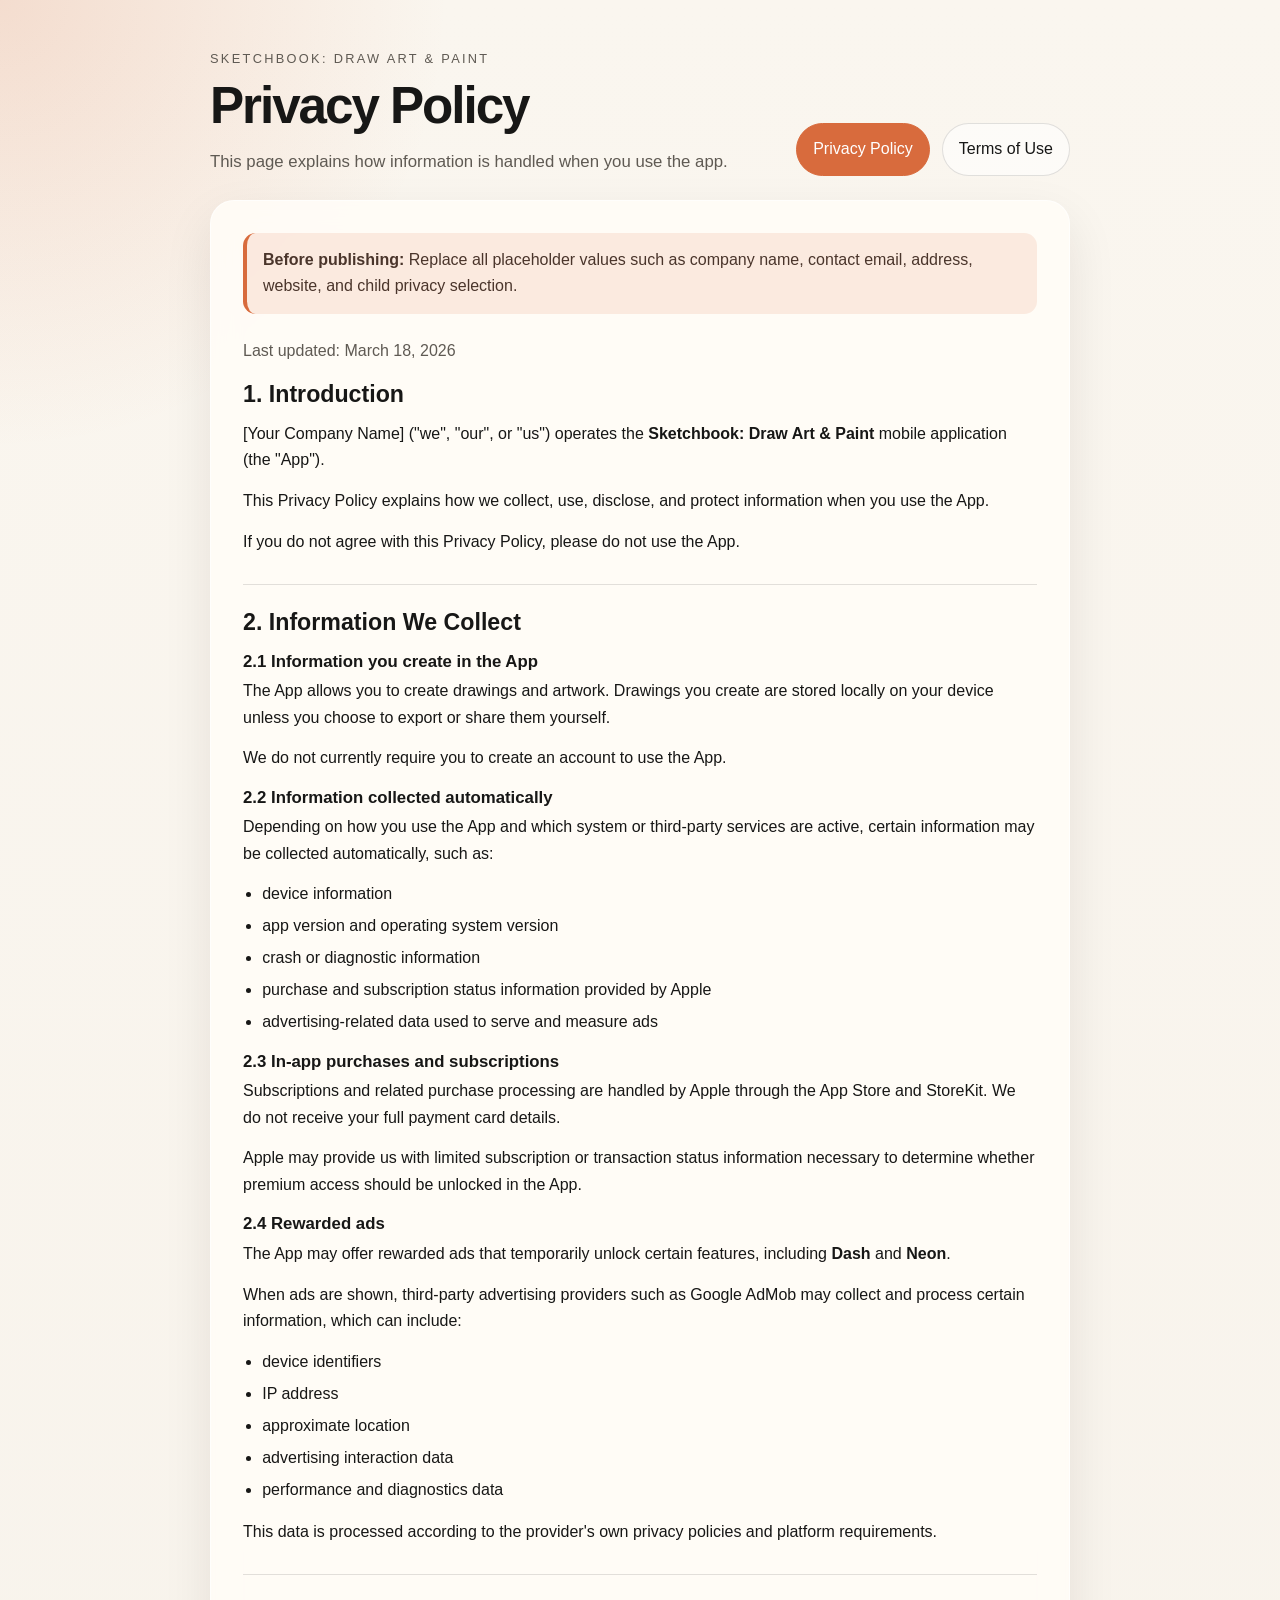
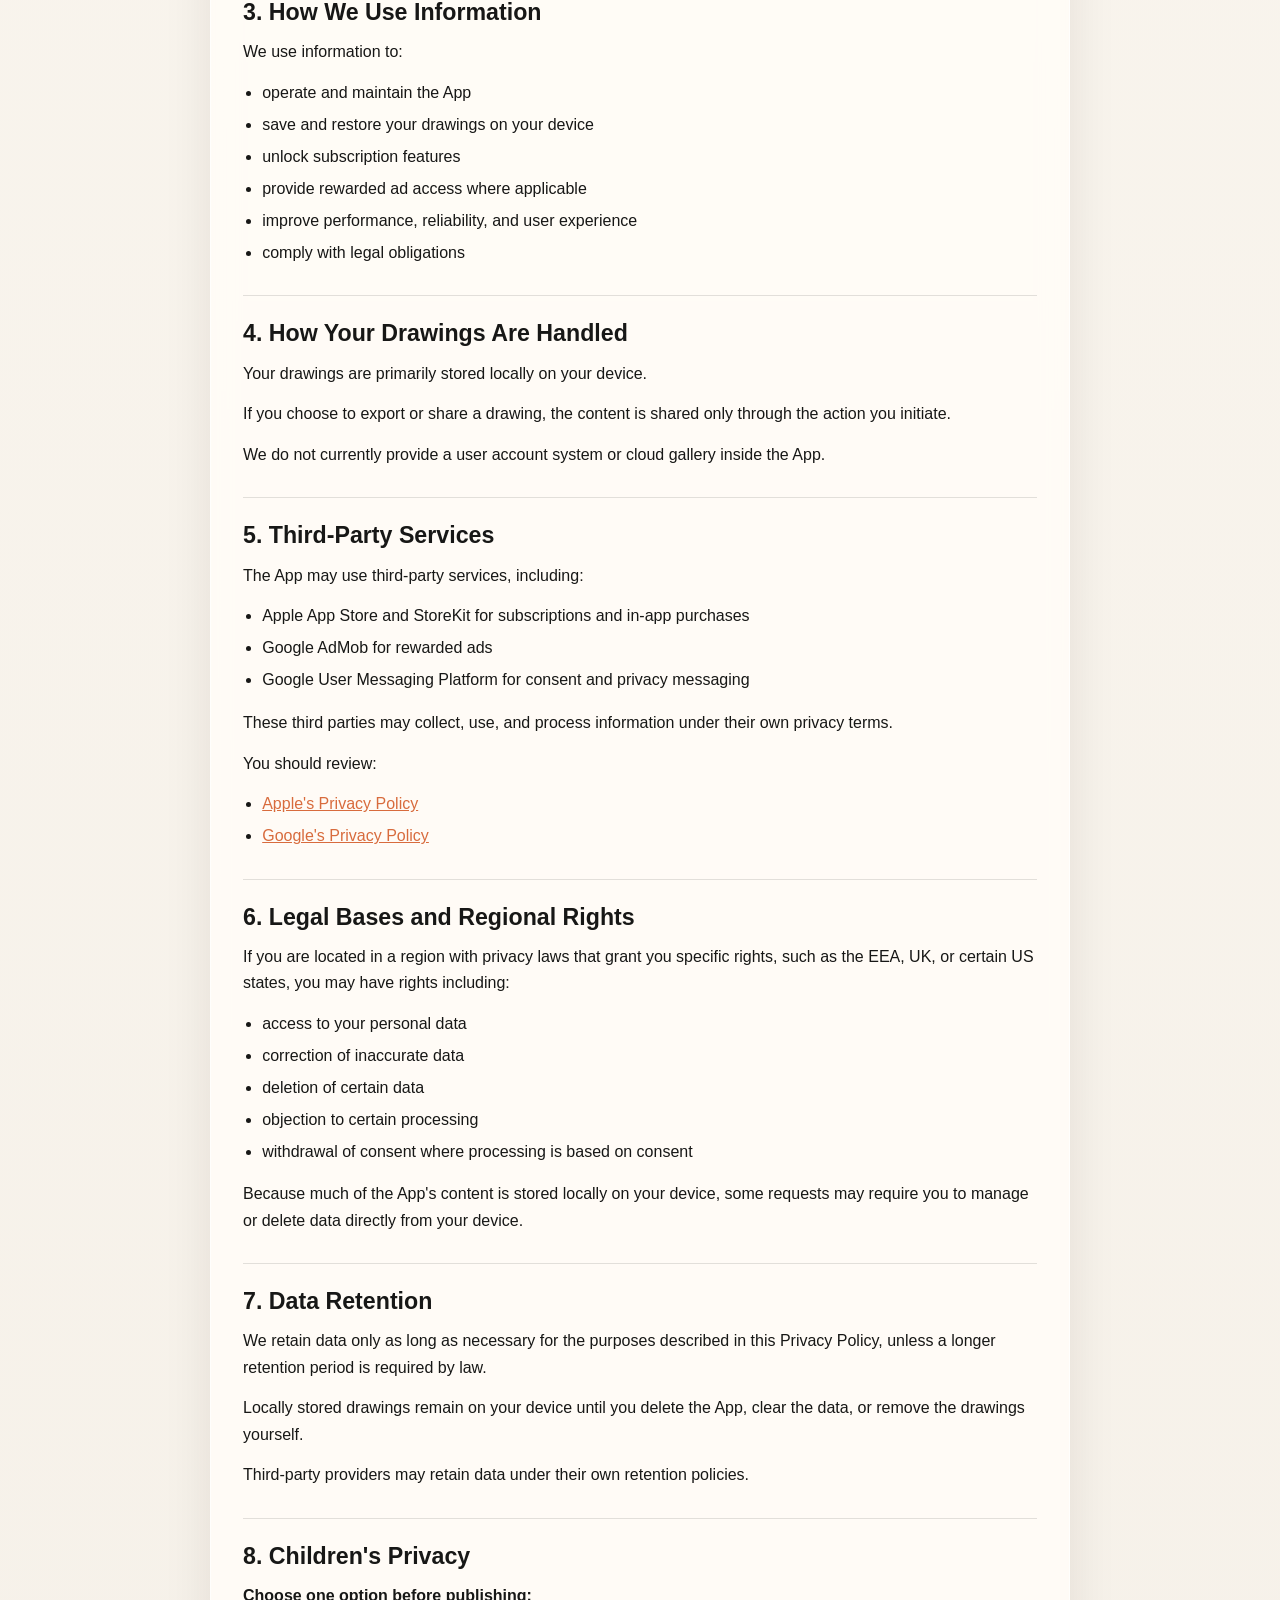
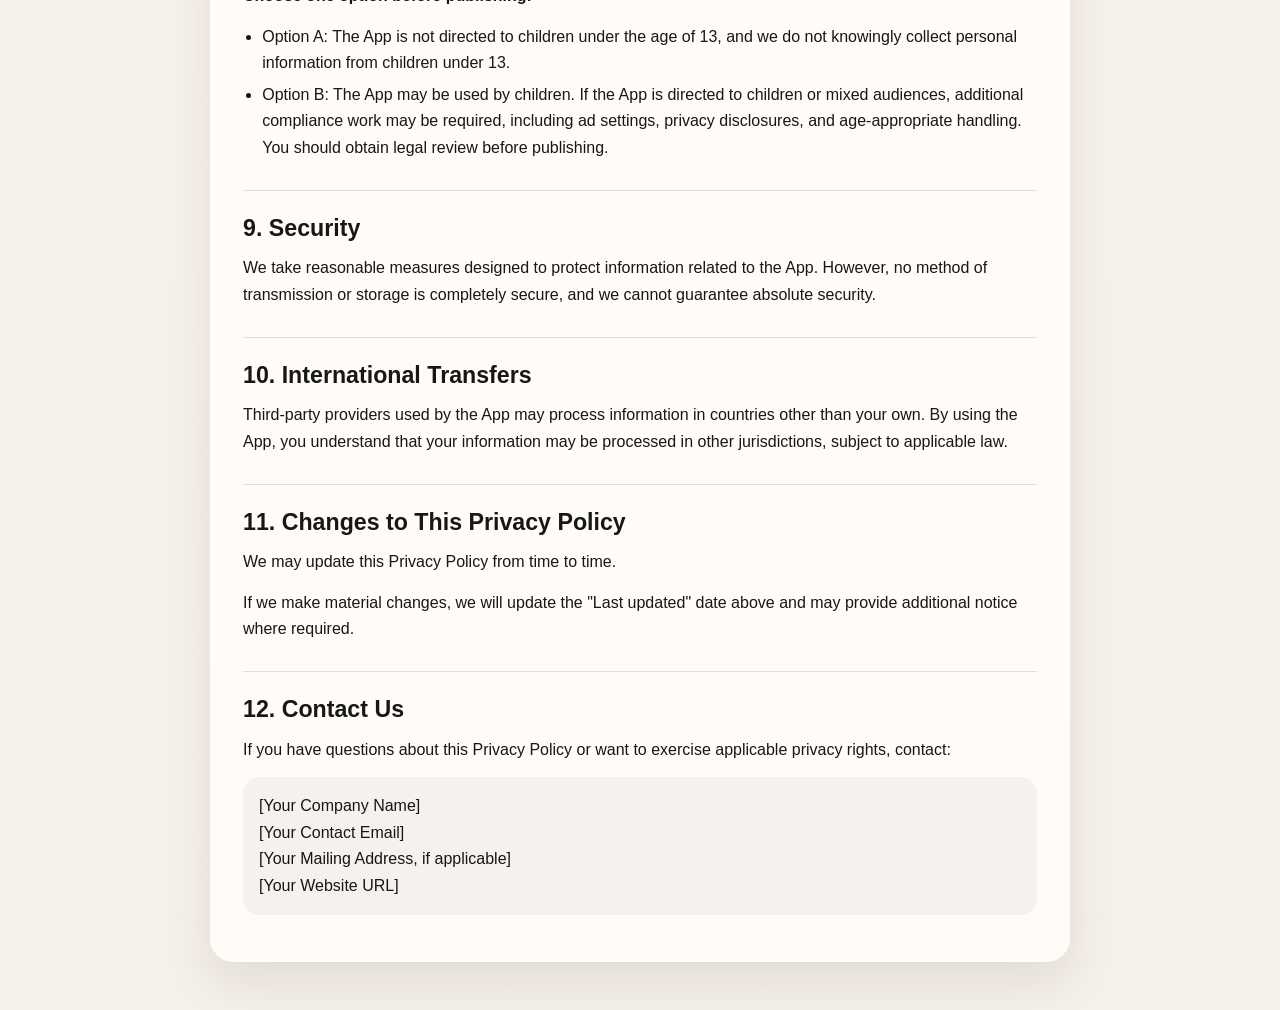
==== index.html @ fec82838 "Initial commit" ====
<!DOCTYPE html>
<html lang="en">
<head>
  <meta charset="UTF-8">
  <meta name="viewport" content="width=device-width, initial-scale=1.0">
  <title>Sketchbook: Draw Art & Paint | Privacy Policy</title>
  <meta
    name="description"
    content="Privacy Policy for Sketchbook: Draw Art & Paint."
  >
  <link rel="stylesheet" href="styles.css">
</head>
<body>
  <div class="page-shell">
    <header class="hero">
      <div class="hero-copy">
        <p class="eyebrow">Sketchbook: Draw Art & Paint</p>
        <h1>Privacy Policy</h1>
        <p class="lede">
          This page explains how information is handled when you use the app.
        </p>
      </div>
      <nav class="top-nav" aria-label="Legal pages">
        <a class="nav-link current" href="index.html">Privacy Policy</a>
        <a class="nav-link" href="terms.html">Terms of Use</a>
      </nav>
    </header>

    <main class="content-card">
      <div class="notice">
        <strong>Before publishing:</strong>
        Replace all placeholder values such as company name, contact email, address, website, and child privacy selection.
      </div>

      <section>
        <p class="meta">Last updated: March 18, 2026</p>
        <h2>1. Introduction</h2>
        <p>
          [Your Company Name] ("we", "our", or "us") operates the
          <strong>Sketchbook: Draw Art &amp; Paint</strong> mobile application
          (the "App").
        </p>
        <p>
          This Privacy Policy explains how we collect, use, disclose, and
          protect information when you use the App.
        </p>
        <p>
          If you do not agree with this Privacy Policy, please do not use the
          App.
        </p>
      </section>

      <section>
        <h2>2. Information We Collect</h2>

        <h3>2.1 Information you create in the App</h3>
        <p>
          The App allows you to create drawings and artwork. Drawings you create
          are stored locally on your device unless you choose to export or share
          them yourself.
        </p>
        <p>
          We do not currently require you to create an account to use the App.
        </p>

        <h3>2.2 Information collected automatically</h3>
        <p>
          Depending on how you use the App and which system or third-party
          services are active, certain information may be collected
          automatically, such as:
        </p>
        <ul>
          <li>device information</li>
          <li>app version and operating system version</li>
          <li>crash or diagnostic information</li>
          <li>purchase and subscription status information provided by Apple</li>
          <li>advertising-related data used to serve and measure ads</li>
        </ul>

        <h3>2.3 In-app purchases and subscriptions</h3>
        <p>
          Subscriptions and related purchase processing are handled by Apple
          through the App Store and StoreKit. We do not receive your full
          payment card details.
        </p>
        <p>
          Apple may provide us with limited subscription or transaction status
          information necessary to determine whether premium access should be
          unlocked in the App.
        </p>

        <h3>2.4 Rewarded ads</h3>
        <p>
          The App may offer rewarded ads that temporarily unlock certain
          features, including <strong>Dash</strong> and <strong>Neon</strong>.
        </p>
        <p>
          When ads are shown, third-party advertising providers such as Google
          AdMob may collect and process certain information, which can include:
        </p>
        <ul>
          <li>device identifiers</li>
          <li>IP address</li>
          <li>approximate location</li>
          <li>advertising interaction data</li>
          <li>performance and diagnostics data</li>
        </ul>
        <p>
          This data is processed according to the provider's own privacy
          policies and platform requirements.
        </p>
      </section>

      <section>
        <h2>3. How We Use Information</h2>
        <p>We use information to:</p>
        <ul>
          <li>operate and maintain the App</li>
          <li>save and restore your drawings on your device</li>
          <li>unlock subscription features</li>
          <li>provide rewarded ad access where applicable</li>
          <li>improve performance, reliability, and user experience</li>
          <li>comply with legal obligations</li>
        </ul>
      </section>

      <section>
        <h2>4. How Your Drawings Are Handled</h2>
        <p>
          Your drawings are primarily stored locally on your device.
        </p>
        <p>
          If you choose to export or share a drawing, the content is shared only
          through the action you initiate.
        </p>
        <p>
          We do not currently provide a user account system or cloud gallery
          inside the App.
        </p>
      </section>

      <section>
        <h2>5. Third-Party Services</h2>
        <p>The App may use third-party services, including:</p>
        <ul>
          <li>Apple App Store and StoreKit for subscriptions and in-app purchases</li>
          <li>Google AdMob for rewarded ads</li>
          <li>Google User Messaging Platform for consent and privacy messaging</li>
        </ul>
        <p>
          These third parties may collect, use, and process information under
          their own privacy terms.
        </p>
        <p>You should review:</p>
        <ul>
          <li><a href="https://www.apple.com/legal/privacy/">Apple's Privacy Policy</a></li>
          <li><a href="https://policies.google.com/privacy">Google's Privacy Policy</a></li>
        </ul>
      </section>

      <section>
        <h2>6. Legal Bases and Regional Rights</h2>
        <p>
          If you are located in a region with privacy laws that grant you
          specific rights, such as the EEA, UK, or certain US states, you may
          have rights including:
        </p>
        <ul>
          <li>access to your personal data</li>
          <li>correction of inaccurate data</li>
          <li>deletion of certain data</li>
          <li>objection to certain processing</li>
          <li>withdrawal of consent where processing is based on consent</li>
        </ul>
        <p>
          Because much of the App's content is stored locally on your device,
          some requests may require you to manage or delete data directly from
          your device.
        </p>
      </section>

      <section>
        <h2>7. Data Retention</h2>
        <p>
          We retain data only as long as necessary for the purposes described in
          this Privacy Policy, unless a longer retention period is required by
          law.
        </p>
        <p>
          Locally stored drawings remain on your device until you delete the
          App, clear the data, or remove the drawings yourself.
        </p>
        <p>
          Third-party providers may retain data under their own retention
          policies.
        </p>
      </section>

      <section>
        <h2>8. Children's Privacy</h2>
        <p>
          <strong>Choose one option before publishing:</strong>
        </p>
        <ul>
          <li>
            Option A: The App is not directed to children under the age of 13,
            and we do not knowingly collect personal information from children
            under 13.
          </li>
          <li>
            Option B: The App may be used by children. If the App is directed
            to children or mixed audiences, additional compliance work may be
            required, including ad settings, privacy disclosures, and
            age-appropriate handling. You should obtain legal review before
            publishing.
          </li>
        </ul>
      </section>

      <section>
        <h2>9. Security</h2>
        <p>
          We take reasonable measures designed to protect information related to
          the App. However, no method of transmission or storage is completely
          secure, and we cannot guarantee absolute security.
        </p>
      </section>

      <section>
        <h2>10. International Transfers</h2>
        <p>
          Third-party providers used by the App may process information in
          countries other than your own. By using the App, you understand that
          your information may be processed in other jurisdictions, subject to
          applicable law.
        </p>
      </section>

      <section>
        <h2>11. Changes to This Privacy Policy</h2>
        <p>
          We may update this Privacy Policy from time to time.
        </p>
        <p>
          If we make material changes, we will update the "Last updated" date
          above and may provide additional notice where required.
        </p>
      </section>

      <section>
        <h2>12. Contact Us</h2>
        <p>
          If you have questions about this Privacy Policy or want to exercise
          applicable privacy rights, contact:
        </p>
        <p class="contact-block">
          [Your Company Name]<br>
          [Your Contact Email]<br>
          [Your Mailing Address, if applicable]<br>
          [Your Website URL]
        </p>
      </section>
    </main>
  </div>
</body>
</html>
---- styles.css ----
:root {
  --background: #f5f0e8;
  --paper: rgba(255, 252, 247, 0.92);
  --ink: #171716;
  --muted: #5f5a53;
  --line: rgba(23, 23, 22, 0.12);
  --accent: #d86b3d;
  --accent-soft: rgba(216, 107, 61, 0.12);
  --shadow: rgba(30, 18, 12, 0.09);
  --max-width: 860px;
}

* {
  box-sizing: border-box;
}

html {
  scroll-behavior: smooth;
}

body {
  margin: 0;
  font-family: "Avenir Next", "Segoe UI", sans-serif;
  color: var(--ink);
  background:
    radial-gradient(circle at top left, rgba(216, 107, 61, 0.18), transparent 28rem),
    linear-gradient(180deg, #faf6ef 0%, var(--background) 100%);
  line-height: 1.65;
}

a {
  color: var(--accent);
}

.page-shell {
  min-height: 100vh;
  padding: 2rem 1.25rem 3rem;
}

.hero,
.content-card {
  width: min(100%, var(--max-width));
  margin: 0 auto;
}

.hero {
  display: grid;
  gap: 1rem;
  align-items: end;
  margin-bottom: 1.5rem;
}

.eyebrow {
  margin: 0 0 0.5rem;
  font-size: 0.8rem;
  letter-spacing: 0.18em;
  text-transform: uppercase;
  color: var(--muted);
}

h1,
h2,
h3 {
  line-height: 1.15;
}

h1 {
  margin: 0;
  font-size: clamp(2.4rem, 4vw, 4.4rem);
  letter-spacing: -0.04em;
}

.lede {
  max-width: 42rem;
  margin: 0.75rem 0 0;
  font-size: 1.05rem;
  color: var(--muted);
}

.top-nav {
  display: flex;
  flex-wrap: wrap;
  gap: 0.75rem;
}

.nav-link {
  display: inline-flex;
  align-items: center;
  justify-content: center;
  min-height: 2.75rem;
  padding: 0.75rem 1rem;
  border: 1px solid var(--line);
  border-radius: 999px;
  background: rgba(255, 255, 255, 0.55);
  color: var(--ink);
  text-decoration: none;
  transition: transform 140ms ease, background-color 140ms ease, border-color 140ms ease;
}

.nav-link:hover {
  transform: translateY(-1px);
  border-color: rgba(216, 107, 61, 0.32);
}

.nav-link.current {
  background: var(--accent);
  border-color: var(--accent);
  color: white;
}

.content-card {
  padding: 1.4rem;
  background: var(--paper);
  border: 1px solid rgba(255, 255, 255, 0.65);
  border-radius: 1.5rem;
  box-shadow: 0 20px 50px var(--shadow);
  backdrop-filter: blur(14px);
}

.notice {
  margin-bottom: 1.5rem;
  padding: 0.9rem 1rem;
  border-left: 4px solid var(--accent);
  border-radius: 0.8rem;
  background: var(--accent-soft);
  color: #4a352b;
}

.meta {
  margin-top: 0;
  margin-bottom: 1rem;
  color: var(--muted);
}

section + section {
  margin-top: 1.8rem;
  padding-top: 1.5rem;
  border-top: 1px solid var(--line);
}

h2 {
  margin: 0 0 0.85rem;
  font-size: 1.45rem;
}

h3 {
  margin: 1rem 0 0.45rem;
  font-size: 1.05rem;
}

p {
  margin: 0 0 0.9rem;
}

ul {
  margin: 0.5rem 0 1rem;
  padding-left: 1.2rem;
}

li + li {
  margin-top: 0.35rem;
}

.contact-block {
  padding: 1rem;
  border-radius: 1rem;
  background: rgba(23, 23, 22, 0.04);
}

@media (min-width: 760px) {
  .page-shell {
    padding-top: 3rem;
  }

  .hero {
    grid-template-columns: minmax(0, 1fr) auto;
    gap: 1.5rem;
  }

  .content-card {
    padding: 2rem;
  }
}
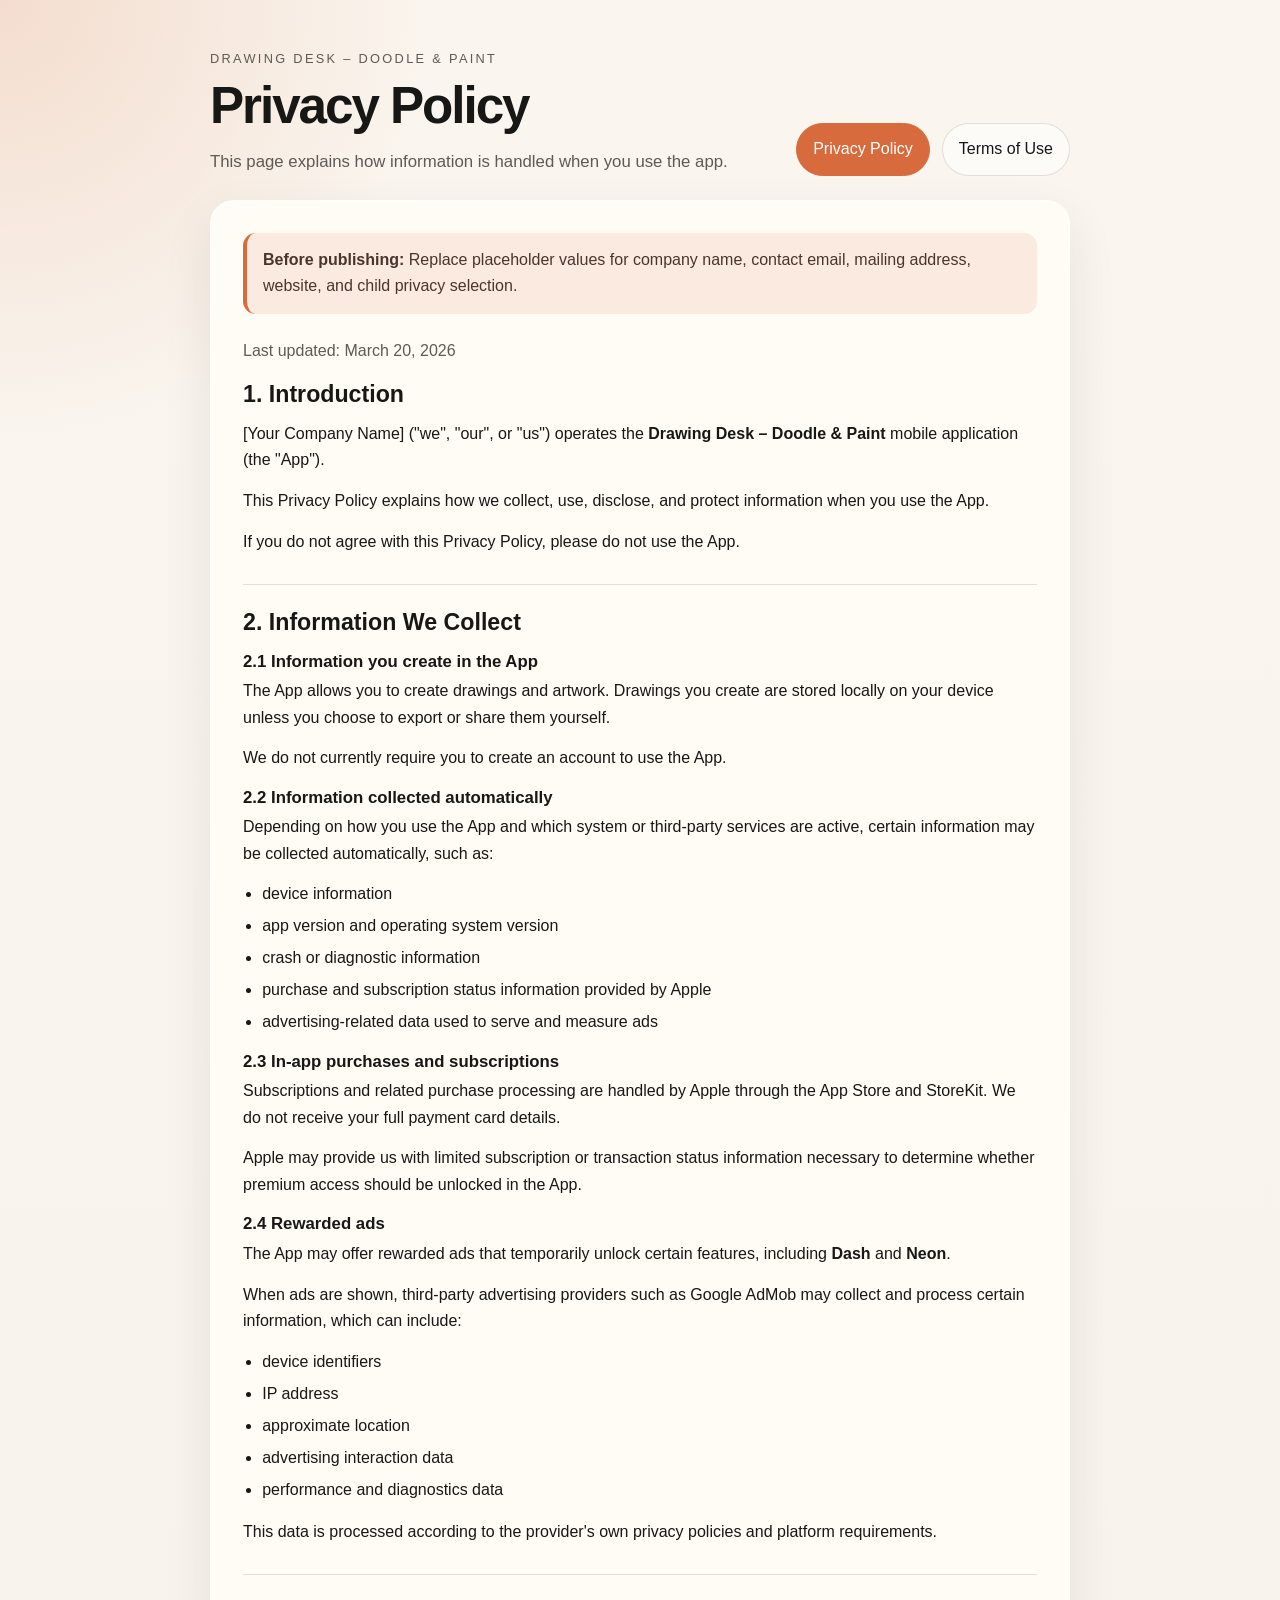
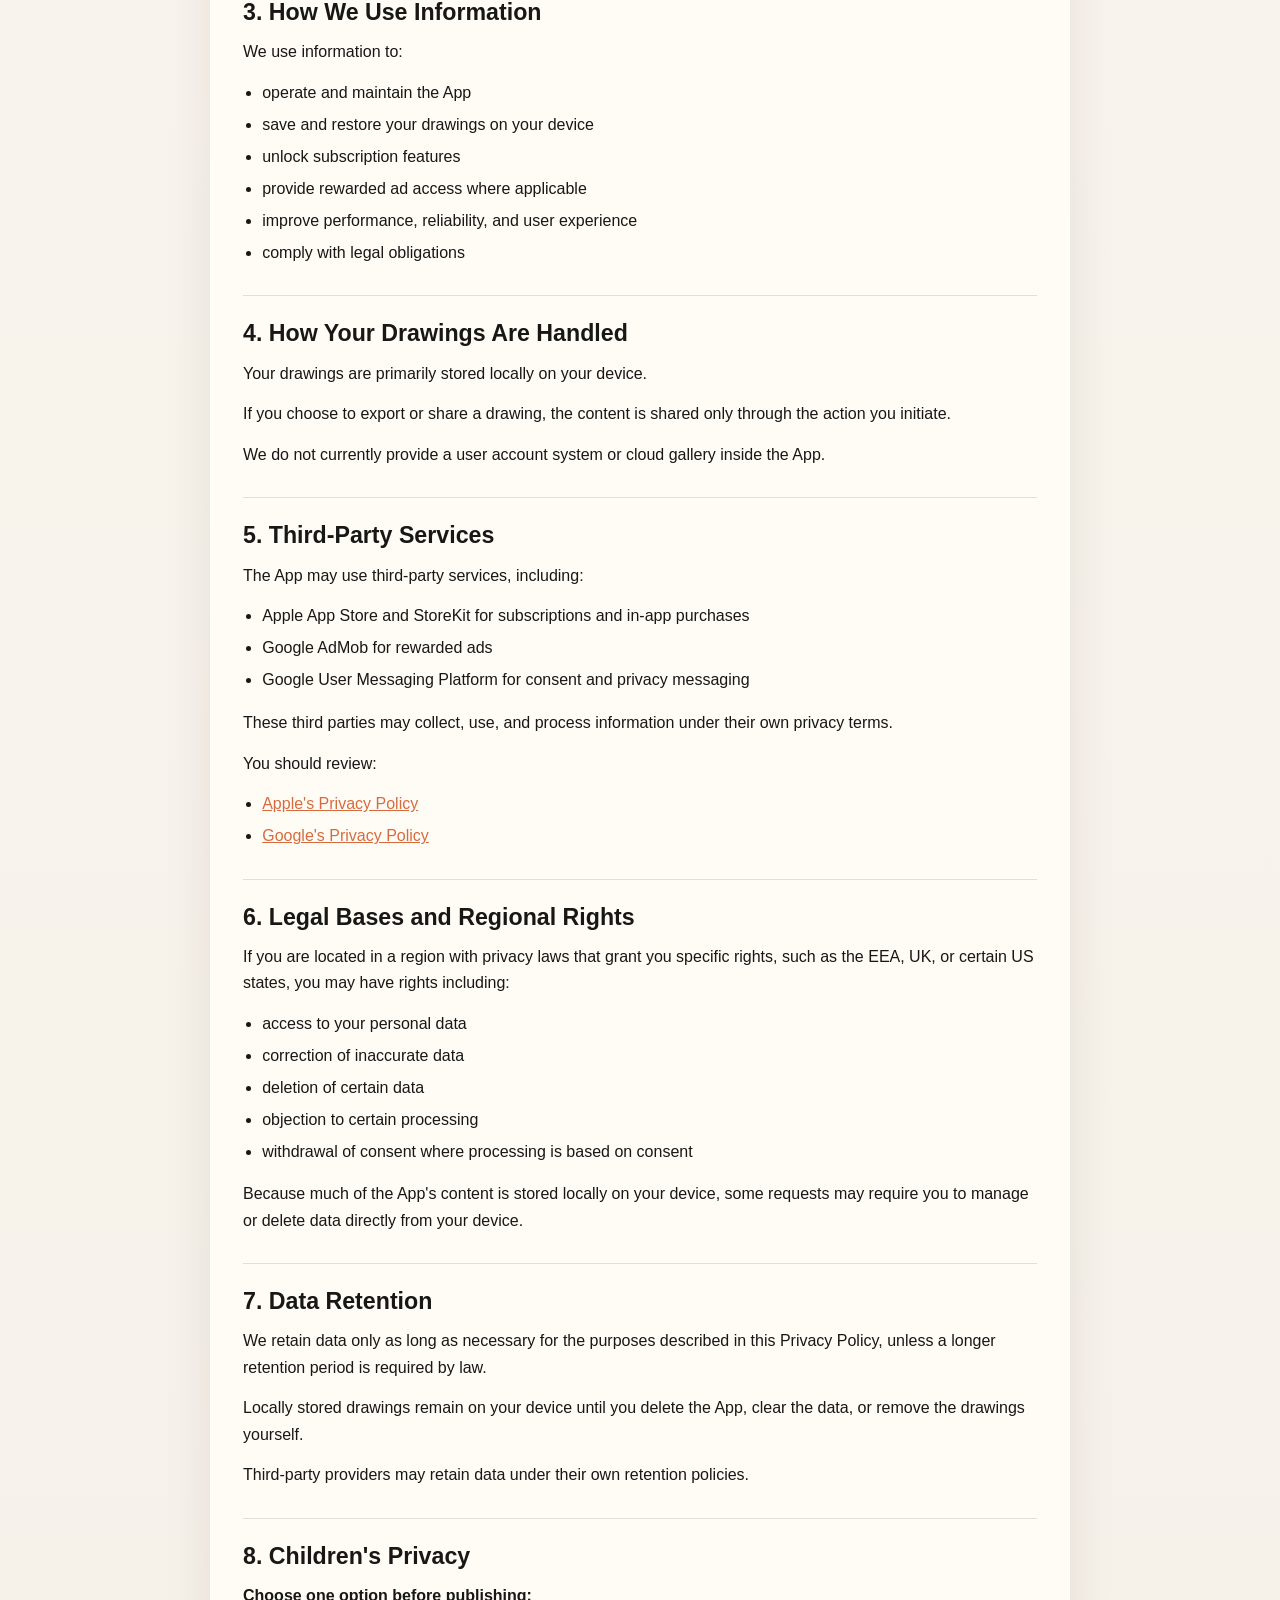
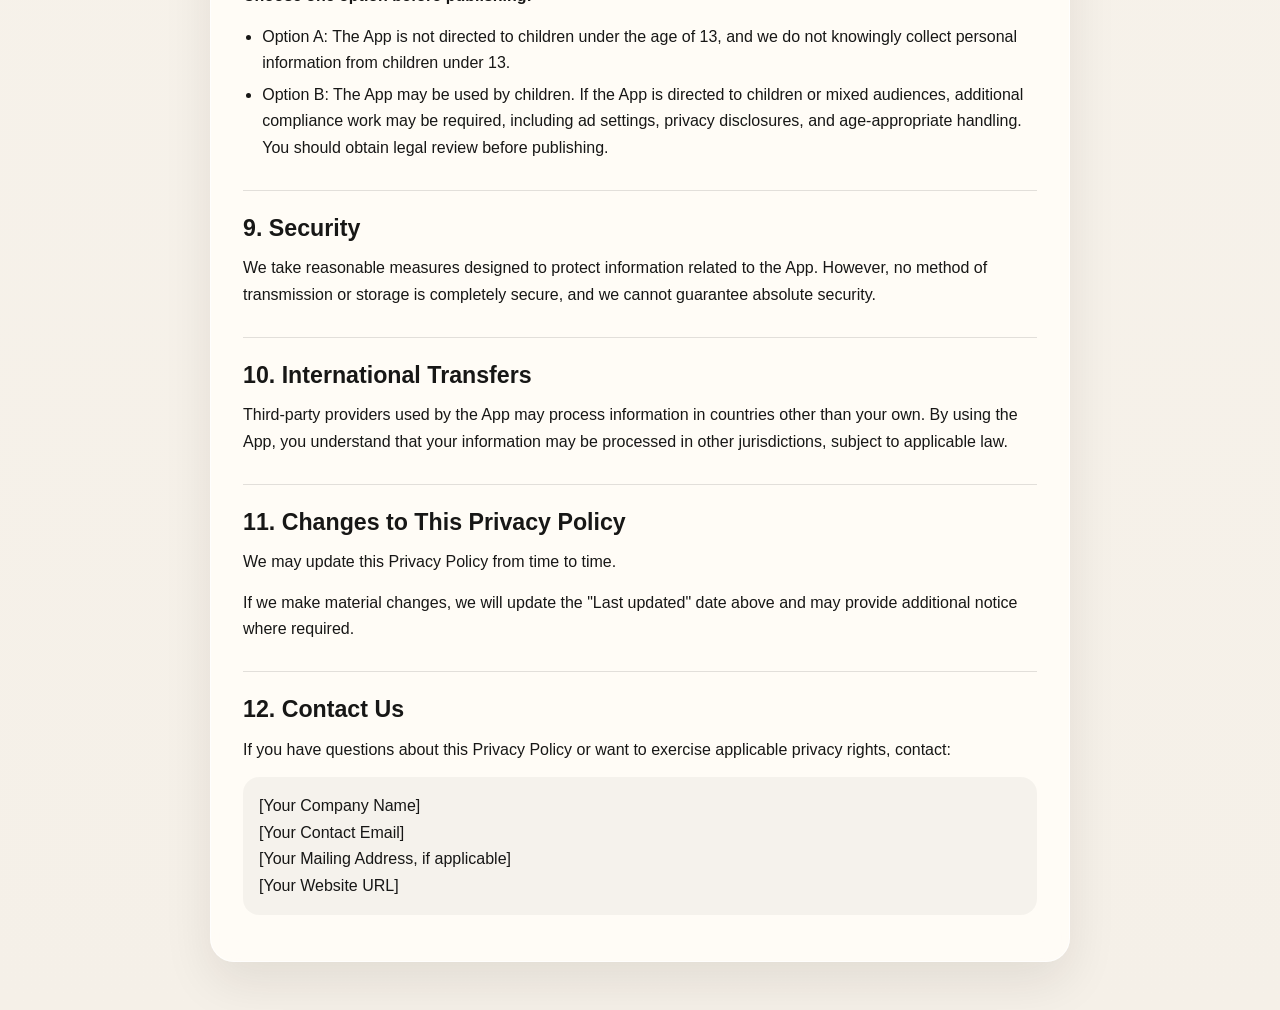
==== commit 679be93b: "Added index.html file" ====
--- a/index.html
+++ b/index.html
@@ -3,22 +3,17 @@
 <head>
   <meta charset="UTF-8">
   <meta name="viewport" content="width=device-width, initial-scale=1.0">
-  <title>Sketchbook: Draw Art & Paint | Privacy Policy</title>
-  <meta
-    name="description"
-    content="Privacy Policy for Sketchbook: Draw Art & Paint."
-  >
-  <link rel="stylesheet" href="styles.css">
+  <title>Drawing Desk – Doodle & Paint | Privacy Policy</title>
+  <meta name="description" content="Privacy Policy for Drawing Desk – Doodle & Paint.">
+  <link rel="stylesheet" href="legal-styles.css">
 </head>
 <body>
   <div class="page-shell">
     <header class="hero">
       <div class="hero-copy">
-        <p class="eyebrow">Sketchbook: Draw Art & Paint</p>
+        <p class="eyebrow">Drawing Desk – Doodle &amp; Paint</p>
         <h1>Privacy Policy</h1>
-        <p class="lede">
-          This page explains how information is handled when you use the app.
-        </p>
+        <p class="lede">This page explains how information is handled when you use the app.</p>
       </div>
       <nav class="top-nav" aria-label="Legal pages">
         <a class="nav-link current" href="index.html">Privacy Policy</a>
@@ -29,46 +24,26 @@
     <main class="content-card">
       <div class="notice">
         <strong>Before publishing:</strong>
-        Replace all placeholder values such as company name, contact email, address, website, and child privacy selection.
+        Replace placeholder values for company name, contact email, mailing address, website, and child privacy selection.
       </div>
 
       <section>
-        <p class="meta">Last updated: March 18, 2026</p>
+        <p class="meta">Last updated: March 20, 2026</p>
         <h2>1. Introduction</h2>
-        <p>
-          [Your Company Name] ("we", "our", or "us") operates the
-          <strong>Sketchbook: Draw Art &amp; Paint</strong> mobile application
-          (the "App").
-        </p>
-        <p>
-          This Privacy Policy explains how we collect, use, disclose, and
-          protect information when you use the App.
-        </p>
-        <p>
-          If you do not agree with this Privacy Policy, please do not use the
-          App.
-        </p>
+        <p>[Your Company Name] ("we", "our", or "us") operates the <strong>Drawing Desk – Doodle &amp; Paint</strong> mobile application (the "App").</p>
+        <p>This Privacy Policy explains how we collect, use, disclose, and protect information when you use the App.</p>
+        <p>If you do not agree with this Privacy Policy, please do not use the App.</p>
       </section>
 
       <section>
         <h2>2. Information We Collect</h2>
 
         <h3>2.1 Information you create in the App</h3>
-        <p>
-          The App allows you to create drawings and artwork. Drawings you create
-          are stored locally on your device unless you choose to export or share
-          them yourself.
-        </p>
-        <p>
-          We do not currently require you to create an account to use the App.
-        </p>
+        <p>The App allows you to create drawings and artwork. Drawings you create are stored locally on your device unless you choose to export or share them yourself.</p>
+        <p>We do not currently require you to create an account to use the App.</p>
 
         <h3>2.2 Information collected automatically</h3>
-        <p>
-          Depending on how you use the App and which system or third-party
-          services are active, certain information may be collected
-          automatically, such as:
-        </p>
+        <p>Depending on how you use the App and which system or third-party services are active, certain information may be collected automatically, such as:</p>
         <ul>
           <li>device information</li>
           <li>app version and operating system version</li>
@@ -78,26 +53,12 @@
         </ul>
 
         <h3>2.3 In-app purchases and subscriptions</h3>
-        <p>
-          Subscriptions and related purchase processing are handled by Apple
-          through the App Store and StoreKit. We do not receive your full
-          payment card details.
-        </p>
-        <p>
-          Apple may provide us with limited subscription or transaction status
-          information necessary to determine whether premium access should be
-          unlocked in the App.
-        </p>
+        <p>Subscriptions and related purchase processing are handled by Apple through the App Store and StoreKit. We do not receive your full payment card details.</p>
+        <p>Apple may provide us with limited subscription or transaction status information necessary to determine whether premium access should be unlocked in the App.</p>
 
         <h3>2.4 Rewarded ads</h3>
-        <p>
-          The App may offer rewarded ads that temporarily unlock certain
-          features, including <strong>Dash</strong> and <strong>Neon</strong>.
-        </p>
-        <p>
-          When ads are shown, third-party advertising providers such as Google
-          AdMob may collect and process certain information, which can include:
-        </p>
+        <p>The App may offer rewarded ads that temporarily unlock certain features, including <strong>Dash</strong> and <strong>Neon</strong>.</p>
+        <p>When ads are shown, third-party advertising providers such as Google AdMob may collect and process certain information, which can include:</p>
         <ul>
           <li>device identifiers</li>
           <li>IP address</li>
@@ -105,10 +66,7 @@
           <li>advertising interaction data</li>
           <li>performance and diagnostics data</li>
         </ul>
-        <p>
-          This data is processed according to the provider's own privacy
-          policies and platform requirements.
-        </p>
+        <p>This data is processed according to the provider's own privacy policies and platform requirements.</p>
       </section>
 
       <section>
@@ -126,17 +84,9 @@
 
       <section>
         <h2>4. How Your Drawings Are Handled</h2>
-        <p>
-          Your drawings are primarily stored locally on your device.
-        </p>
-        <p>
-          If you choose to export or share a drawing, the content is shared only
-          through the action you initiate.
-        </p>
-        <p>
-          We do not currently provide a user account system or cloud gallery
-          inside the App.
-        </p>
+        <p>Your drawings are primarily stored locally on your device.</p>
+        <p>If you choose to export or share a drawing, the content is shared only through the action you initiate.</p>
+        <p>We do not currently provide a user account system or cloud gallery inside the App.</p>
       </section>
 
       <section>
@@ -147,10 +97,7 @@
           <li>Google AdMob for rewarded ads</li>
           <li>Google User Messaging Platform for consent and privacy messaging</li>
         </ul>
-        <p>
-          These third parties may collect, use, and process information under
-          their own privacy terms.
-        </p>
+        <p>These third parties may collect, use, and process information under their own privacy terms.</p>
         <p>You should review:</p>
         <ul>
           <li><a href="https://www.apple.com/legal/privacy/">Apple's Privacy Policy</a></li>
@@ -160,11 +107,7 @@
 
       <section>
         <h2>6. Legal Bases and Regional Rights</h2>
-        <p>
-          If you are located in a region with privacy laws that grant you
-          specific rights, such as the EEA, UK, or certain US states, you may
-          have rights including:
-        </p>
+        <p>If you are located in a region with privacy laws that grant you specific rights, such as the EEA, UK, or certain US states, you may have rights including:</p>
         <ul>
           <li>access to your personal data</li>
           <li>correction of inaccurate data</li>
@@ -172,87 +115,44 @@
           <li>objection to certain processing</li>
           <li>withdrawal of consent where processing is based on consent</li>
         </ul>
-        <p>
-          Because much of the App's content is stored locally on your device,
-          some requests may require you to manage or delete data directly from
-          your device.
-        </p>
+        <p>Because much of the App's content is stored locally on your device, some requests may require you to manage or delete data directly from your device.</p>
       </section>
 
       <section>
         <h2>7. Data Retention</h2>
-        <p>
-          We retain data only as long as necessary for the purposes described in
-          this Privacy Policy, unless a longer retention period is required by
-          law.
-        </p>
-        <p>
-          Locally stored drawings remain on your device until you delete the
-          App, clear the data, or remove the drawings yourself.
-        </p>
-        <p>
-          Third-party providers may retain data under their own retention
-          policies.
-        </p>
+        <p>We retain data only as long as necessary for the purposes described in this Privacy Policy, unless a longer retention period is required by law.</p>
+        <p>Locally stored drawings remain on your device until you delete the App, clear the data, or remove the drawings yourself.</p>
+        <p>Third-party providers may retain data under their own retention policies.</p>
       </section>
 
       <section>
         <h2>8. Children's Privacy</h2>
-        <p>
-          <strong>Choose one option before publishing:</strong>
-        </p>
+        <p><strong>Choose one option before publishing:</strong></p>
         <ul>
-          <li>
-            Option A: The App is not directed to children under the age of 13,
-            and we do not knowingly collect personal information from children
-            under 13.
-          </li>
-          <li>
-            Option B: The App may be used by children. If the App is directed
-            to children or mixed audiences, additional compliance work may be
-            required, including ad settings, privacy disclosures, and
-            age-appropriate handling. You should obtain legal review before
-            publishing.
-          </li>
+          <li>Option A: The App is not directed to children under the age of 13, and we do not knowingly collect personal information from children under 13.</li>
+          <li>Option B: The App may be used by children. If the App is directed to children or mixed audiences, additional compliance work may be required, including ad settings, privacy disclosures, and age-appropriate handling. You should obtain legal review before publishing.</li>
         </ul>
       </section>
 
       <section>
         <h2>9. Security</h2>
-        <p>
-          We take reasonable measures designed to protect information related to
-          the App. However, no method of transmission or storage is completely
-          secure, and we cannot guarantee absolute security.
-        </p>
+        <p>We take reasonable measures designed to protect information related to the App. However, no method of transmission or storage is completely secure, and we cannot guarantee absolute security.</p>
       </section>
 
       <section>
         <h2>10. International Transfers</h2>
-        <p>
-          Third-party providers used by the App may process information in
-          countries other than your own. By using the App, you understand that
-          your information may be processed in other jurisdictions, subject to
-          applicable law.
-        </p>
+        <p>Third-party providers used by the App may process information in countries other than your own. By using the App, you understand that your information may be processed in other jurisdictions, subject to applicable law.</p>
       </section>
 
       <section>
         <h2>11. Changes to This Privacy Policy</h2>
-        <p>
-          We may update this Privacy Policy from time to time.
-        </p>
-        <p>
-          If we make material changes, we will update the "Last updated" date
-          above and may provide additional notice where required.
-        </p>
+        <p>We may update this Privacy Policy from time to time.</p>
+        <p>If we make material changes, we will update the "Last updated" date above and may provide additional notice where required.</p>
       </section>
 
       <section>
         <h2>12. Contact Us</h2>
-        <p>
-          If you have questions about this Privacy Policy or want to exercise
-          applicable privacy rights, contact:
-        </p>
+        <p>If you have questions about this Privacy Policy or want to exercise applicable privacy rights, contact:</p>
         <p class="contact-block">
           [Your Company Name]<br>
           [Your Contact Email]<br>
--- a/legal-styles.css
+++ b/legal-styles.css
@@ -0,0 +1,173 @@
+:root {
+  --background: #f5f0e8;
+  --paper: rgba(255, 252, 247, 0.94);
+  --ink: #171716;
+  --muted: #5f5a53;
+  --line: rgba(23, 23, 22, 0.12);
+  --accent: #d86b3d;
+  --accent-soft: rgba(216, 107, 61, 0.12);
+  --shadow: rgba(30, 18, 12, 0.09);
+  --max-width: 860px;
+}
+
+* {
+  box-sizing: border-box;
+}
+
+body {
+  margin: 0;
+  font-family: "Avenir Next", "Segoe UI", sans-serif;
+  color: var(--ink);
+  line-height: 1.65;
+  background:
+    radial-gradient(circle at top left, rgba(216, 107, 61, 0.18), transparent 28rem),
+    linear-gradient(180deg, #faf6ef 0%, var(--background) 100%);
+}
+
+a {
+  color: var(--accent);
+}
+
+.page-shell {
+  min-height: 100vh;
+  padding: 2rem 1.25rem 3rem;
+}
+
+.hero,
+.content-card {
+  width: min(100%, var(--max-width));
+  margin: 0 auto;
+}
+
+.hero {
+  display: grid;
+  gap: 1rem;
+  align-items: end;
+  margin-bottom: 1.5rem;
+}
+
+.eyebrow {
+  margin: 0 0 0.5rem;
+  font-size: 0.8rem;
+  letter-spacing: 0.18em;
+  text-transform: uppercase;
+  color: var(--muted);
+}
+
+h1,
+h2,
+h3 {
+  line-height: 1.15;
+}
+
+h1 {
+  margin: 0;
+  font-size: clamp(2.4rem, 4vw, 4.4rem);
+  letter-spacing: -0.04em;
+}
+
+.lede {
+  max-width: 42rem;
+  margin: 0.75rem 0 0;
+  font-size: 1.05rem;
+  color: var(--muted);
+}
+
+.top-nav {
+  display: flex;
+  flex-wrap: wrap;
+  gap: 0.75rem;
+}
+
+.nav-link {
+  display: inline-flex;
+  align-items: center;
+  justify-content: center;
+  min-height: 2.75rem;
+  padding: 0.75rem 1rem;
+  border: 1px solid var(--line);
+  border-radius: 999px;
+  background: rgba(255, 255, 255, 0.55);
+  color: var(--ink);
+  text-decoration: none;
+}
+
+.nav-link.current {
+  background: var(--accent);
+  border-color: var(--accent);
+  color: white;
+}
+
+.content-card {
+  padding: 1.4rem;
+  background: var(--paper);
+  border: 1px solid rgba(255, 255, 255, 0.65);
+  border-radius: 1.5rem;
+  box-shadow: 0 20px 50px var(--shadow);
+  backdrop-filter: blur(14px);
+}
+
+.notice {
+  margin-bottom: 1.5rem;
+  padding: 0.9rem 1rem;
+  border-left: 4px solid var(--accent);
+  border-radius: 0.8rem;
+  background: var(--accent-soft);
+  color: #4a352b;
+}
+
+.meta {
+  margin-top: 0;
+  margin-bottom: 1rem;
+  color: var(--muted);
+}
+
+section + section {
+  margin-top: 1.8rem;
+  padding-top: 1.5rem;
+  border-top: 1px solid var(--line);
+}
+
+h2 {
+  margin: 0 0 0.85rem;
+  font-size: 1.45rem;
+}
+
+h3 {
+  margin: 1rem 0 0.45rem;
+  font-size: 1.05rem;
+}
+
+p {
+  margin: 0 0 0.9rem;
+}
+
+ul {
+  margin: 0.5rem 0 1rem;
+  padding-left: 1.2rem;
+}
+
+li + li {
+  margin-top: 0.35rem;
+}
+
+.contact-block {
+  padding: 1rem;
+  border-radius: 1rem;
+  background: rgba(23, 23, 22, 0.04);
+}
+
+@media (min-width: 760px) {
+  .page-shell {
+    padding-top: 3rem;
+  }
+
+  .hero {
+    grid-template-columns: minmax(0, 1fr) auto;
+    gap: 1.5rem;
+  }
+
+  .content-card {
+    padding: 2rem;
+  }
+}
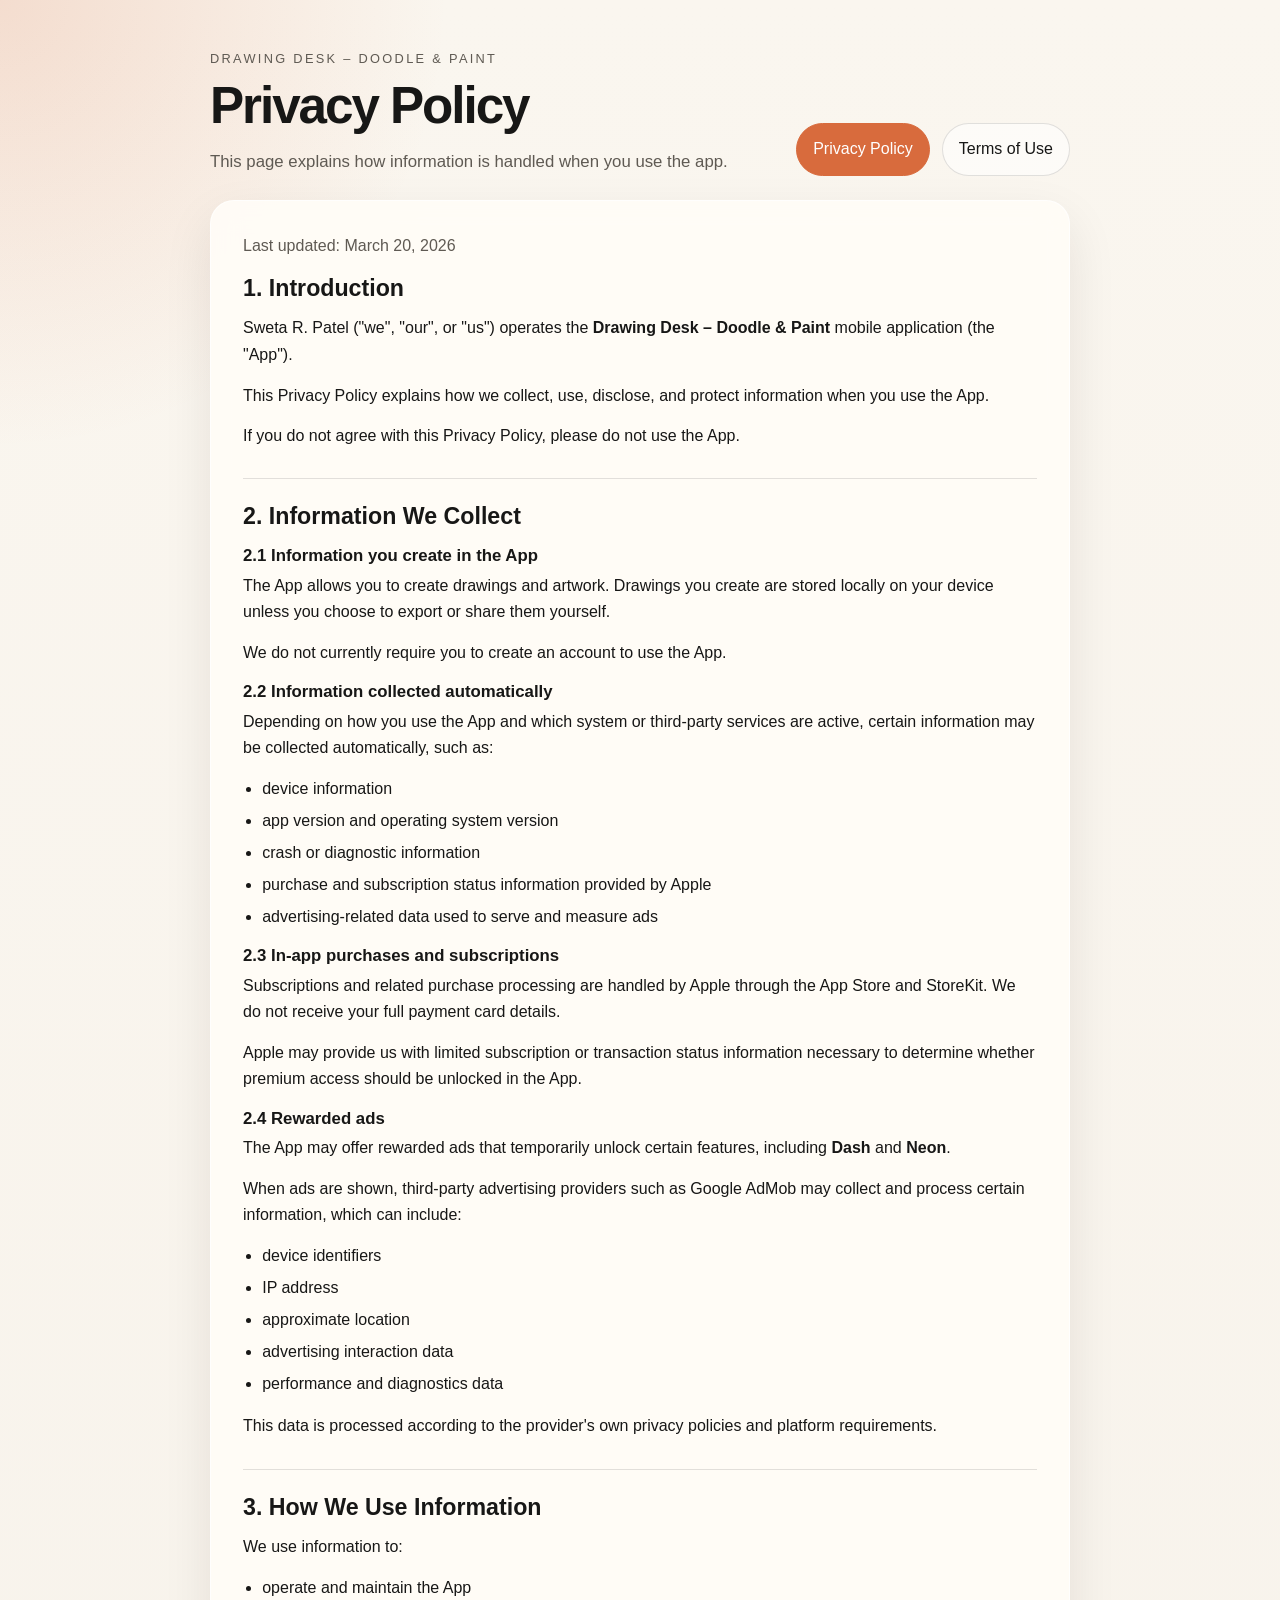
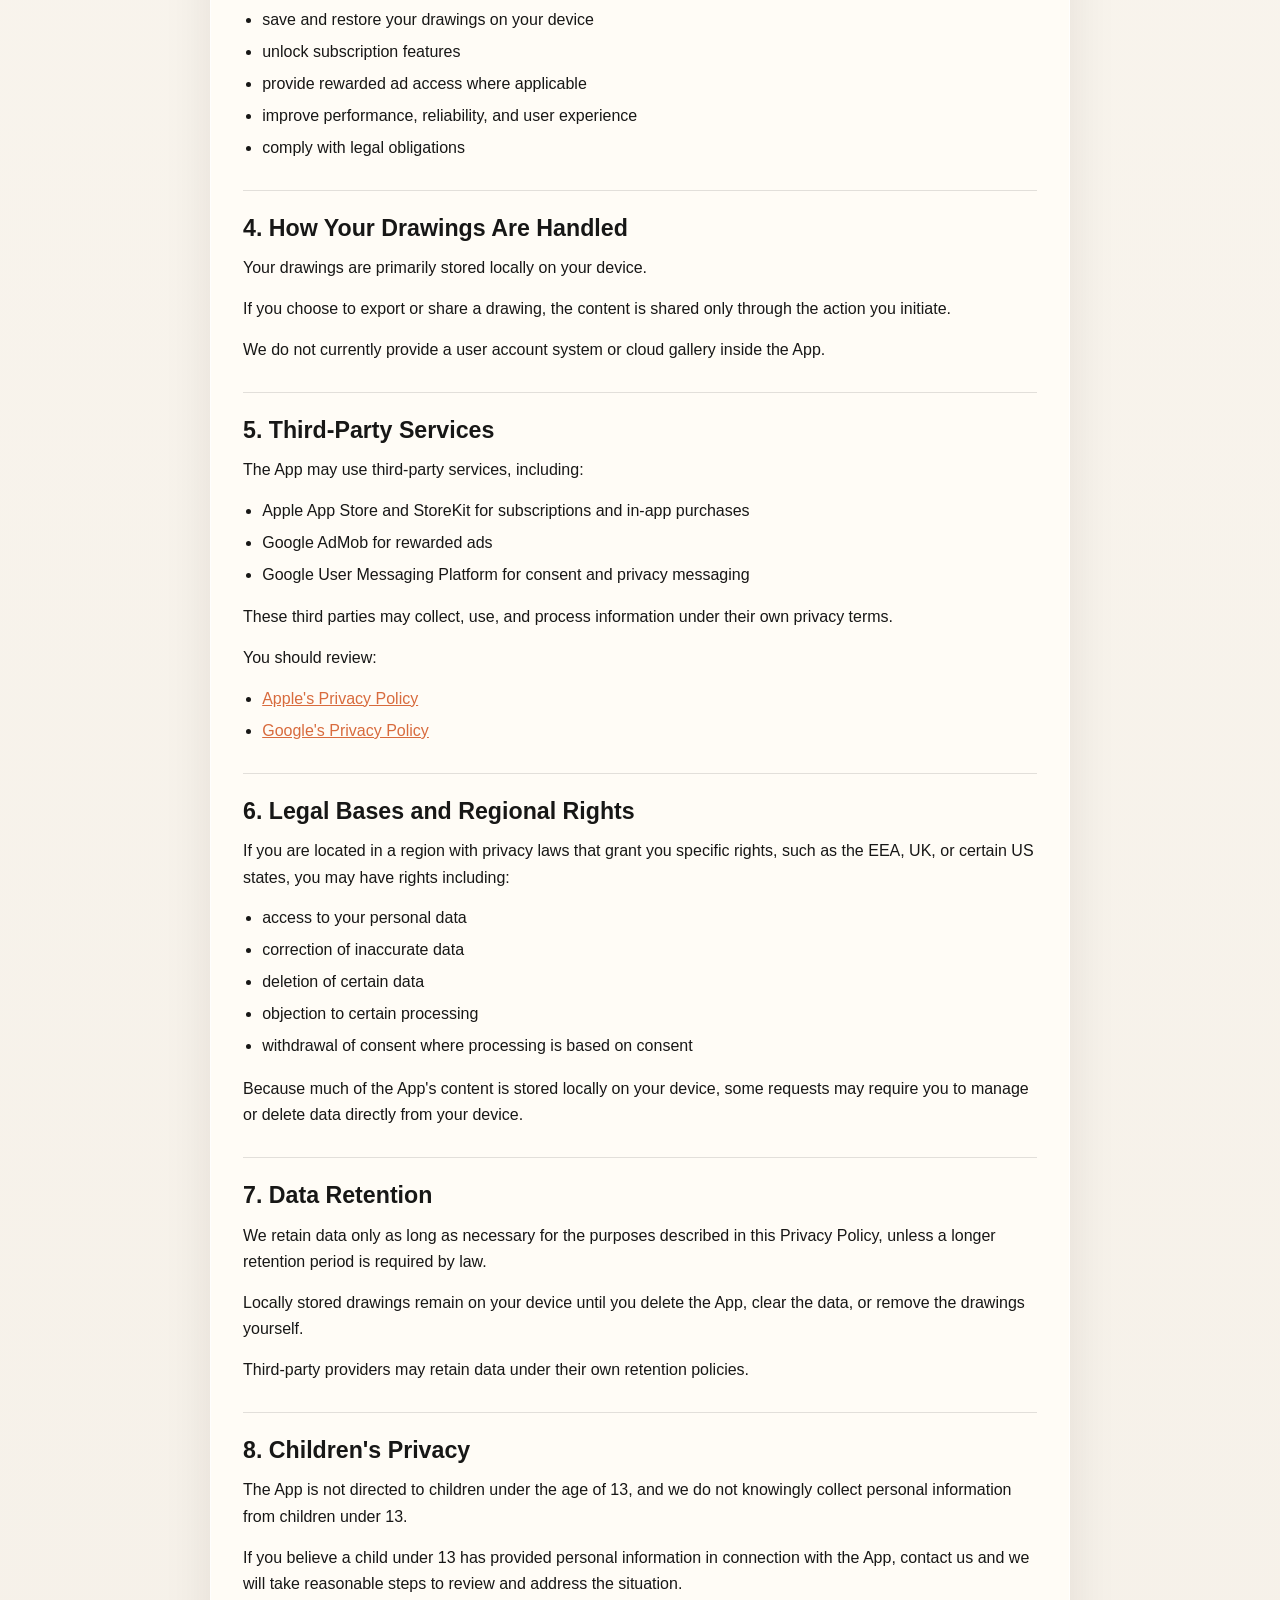
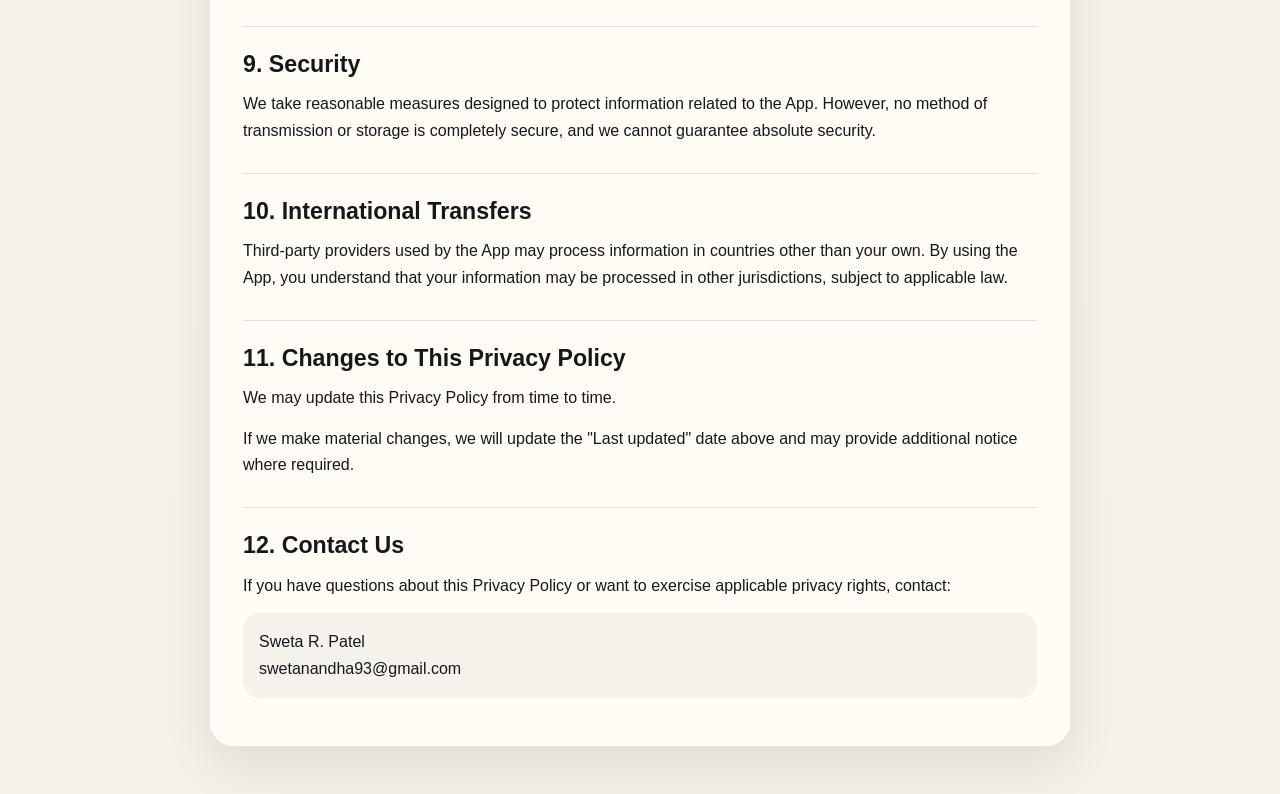
==== commit 9a9f8d8e: "production ready files" ====
--- a/index.html
+++ b/index.html
@@ -22,15 +22,10 @@
     </header>
 
     <main class="content-card">
-      <div class="notice">
-        <strong>Before publishing:</strong>
-        Replace placeholder values for company name, contact email, mailing address, website, and child privacy selection.
-      </div>
-
       <section>
         <p class="meta">Last updated: March 20, 2026</p>
         <h2>1. Introduction</h2>
-        <p>[Your Company Name] ("we", "our", or "us") operates the <strong>Drawing Desk – Doodle &amp; Paint</strong> mobile application (the "App").</p>
+        <p>Sweta R. Patel ("we", "our", or "us") operates the <strong>Drawing Desk – Doodle &amp; Paint</strong> mobile application (the "App").</p>
         <p>This Privacy Policy explains how we collect, use, disclose, and protect information when you use the App.</p>
         <p>If you do not agree with this Privacy Policy, please do not use the App.</p>
       </section>
@@ -127,11 +122,8 @@
 
       <section>
         <h2>8. Children's Privacy</h2>
-        <p><strong>Choose one option before publishing:</strong></p>
-        <ul>
-          <li>Option A: The App is not directed to children under the age of 13, and we do not knowingly collect personal information from children under 13.</li>
-          <li>Option B: The App may be used by children. If the App is directed to children or mixed audiences, additional compliance work may be required, including ad settings, privacy disclosures, and age-appropriate handling. You should obtain legal review before publishing.</li>
-        </ul>
+        <p>The App is not directed to children under the age of 13, and we do not knowingly collect personal information from children under 13.</p>
+        <p>If you believe a child under 13 has provided personal information in connection with the App, contact us and we will take reasonable steps to review and address the situation.</p>
       </section>
 
       <section>
@@ -154,10 +146,8 @@
         <h2>12. Contact Us</h2>
         <p>If you have questions about this Privacy Policy or want to exercise applicable privacy rights, contact:</p>
         <p class="contact-block">
-          [Your Company Name]<br>
-          [Your Contact Email]<br>
-          [Your Mailing Address, if applicable]<br>
-          [Your Website URL]
+          Sweta R. Patel<br>
+          swetanandha93@gmail.com
         </p>
       </section>
     </main>
